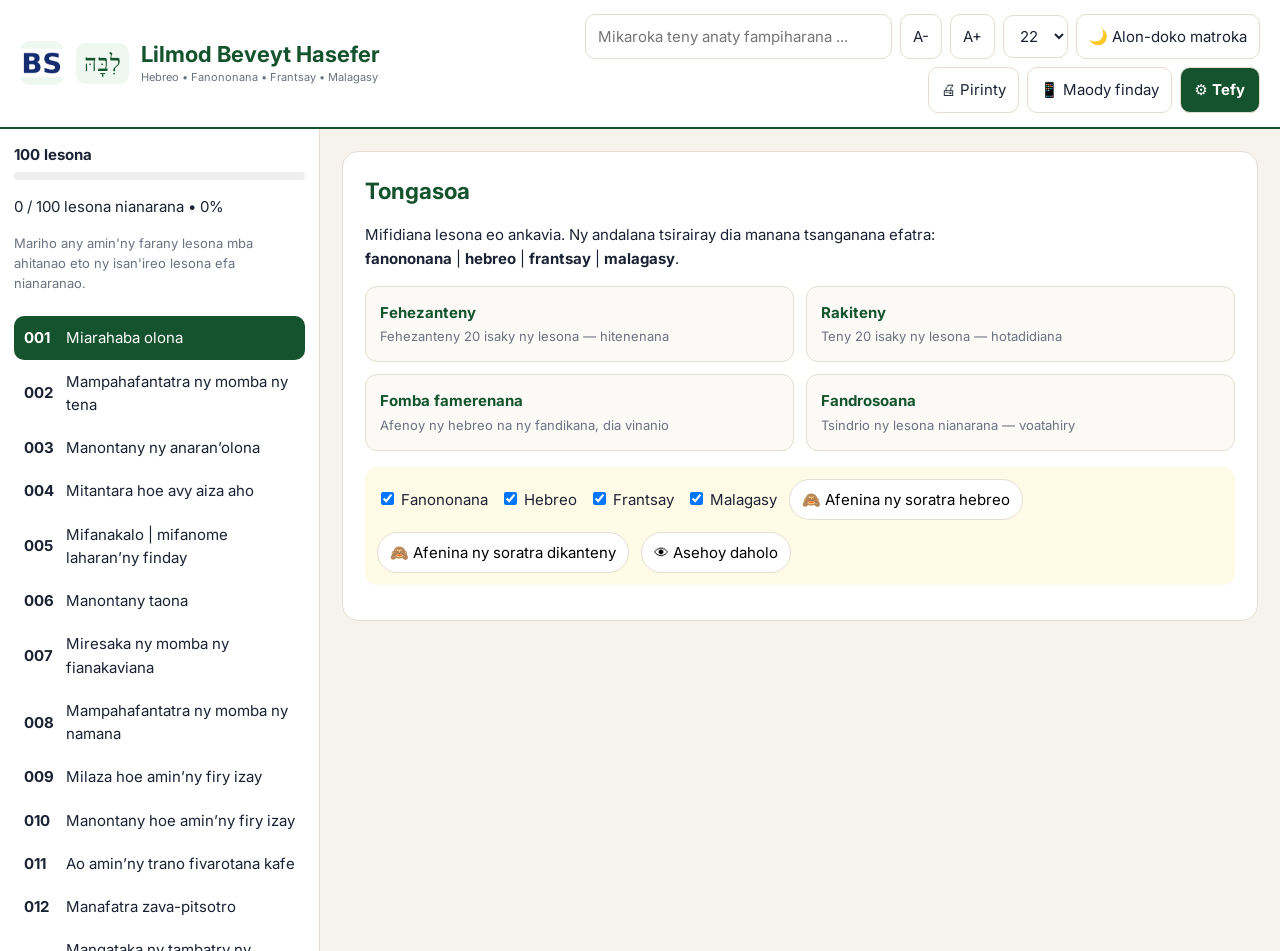
==== index.html @ 1039f3f3 "Update index.html" ====
<!DOCTYPE html>
<html lang="mg"><head><meta charset="UTF-8"><meta name="viewport" content="width=device-width,initial-scale=1">
<title>Lilmod Beveyt Hasefer</title>
<link rel="stylesheet" href="style.css">
<link rel="icon" type="image/png" href="Logo.png">
<link rel="apple-touch-icon" href="Logo.png">
<link rel="manifest" href="manifest.json">
<meta name="theme-color" content="#14532d">
<link rel="preconnect" href="https://fonts.googleapis.com">
<link href="https://fonts.googleapis.com/css2?family=Frank+Ruhl+Libre:wght@400;500;700&family=Inter:wght@400;500;600;700&display=swap" rel="stylesheet">
</head><body>
<!-- SPLASH: miseho mandritra ny chargement, Splash.png no fond -->
<div id="splash" role="status" aria-label="Miandry kely…"><img class="splash-img" src="Splash.png" alt="" onerror="this.remove()"><div class="splash-box"><div class="splash-title">Lilmod Beveyt Hasefer</div><div class="splash-sub">Hebreo • Fanononana • Frantsay • Malagasy</div><div class="splash-loader" aria-hidden="true"></div><p class="splash-wait">Miandry kely…</p></div></div>
<div id="drawerOverlay" class="drawer-overlay"></div><header class="topbar"><button id="menuBtn" class="menu-btn" type="button" aria-label="Sokafy ny lisitry ny lesona" aria-controls="sidebar" aria-expanded="false"><span class="menu-icon" aria-hidden="true">☰</span></button><div class="brand"><img class="logo-img" src="Logo.png" alt="" onerror="this.style.display='none'"><span class="logo">לִבָּהּ</span><div><h1>Lilmod Beveyt Hasefer</h1><p>Hebreo • Fanononana • Frantsay • Malagasy</p></div></div>
<div class="controls"><input id="search" type="search" placeholder="Mikaroka teny anaty fampiharana ..." autocomplete="off"><button id="fontMinus" type="button" title="Hampihena ny soratra">A-</button><button id="fontPlus" type="button" title="Hampitombo ny soratra">A+</button><label class="sr-only" for="fontSize">Haben-tsoratra</label><select id="fontSize"><option value="12">12</option><option value="14">14</option><option value="16">16</option><option value="18">18</option><option value="22" selected>22</option><option value="24" >24</option><option value="26">26</option><option value="28">28</option><option value="36">36</option><option value="48">48</option></select><button id="toggleDark" type="button">🌙 Alon-doko matroka</button><button id="printBtn" type="button">🖨 Pirinty</button><button id="mobileBtn" type="button" title="Manery ny fomba finday na dia amin'ny solosaina aza">📱 Maody finday</button><a id="settingsLink" class="settings-link" href="tefy.html">⚙ Tefy</a></div></header>
<div class="layout"><aside id="sidebar"><div class="side-head"><span id="count"></span><div class="progress"><div id="bar"></div></div><p id="progressTxt"></p><p class="hint">Mariho any amin'ny farany lesona mba ahitanao eto ny isan'ireo lesona efa nianaranao.</p></div><div id="lessonList"></div></aside>
<main id="main"><div id="welcome" class="welcome"><h2>Tongasoa</h2><p>Mifidiana lesona eo ankavia. Ny andalana tsirairay dia manana tsanganana efatra: <br> <b>fanononana</b> | <b>hebreo</b> | <b>frantsay</b> | <b>malagasy</b>.</p>
<div class="cards"><div class="card"><b>Fehezanteny</b><span>Fehezanteny 20 isaky ny lesona — hitenenana</span></div><div class="card"><b>Rakiteny</b><span>Teny 20 isaky ny lesona — hotadidiana</span></div><div class="card"><b>Fomba famerenana</b><span>Afenoy ny hebreo na ny fandikana, dia vinanio</span></div><div class="card"><b>Fandrosoana</b><span>Tsindrio ny lesona nianarana — voatahiry</span></div></div>
<div class="toggles"><label><input type="checkbox" id="colPron" checked> Fanononana</label><label><input type="checkbox" id="colHe" checked> Hebreo</label><label><input type="checkbox" id="colFr" checked> Frantsay</label><label><input type="checkbox" id="colMg" checked> Malagasy</label><button id="hideHe">🙈 Afenina ny soratra hebreo</button><button id="hideTrad">🙈 Afenina ny soratra dikanteny</button><button id="showAll">👁 Asehoy daholo</button></div>
<p class="tip"></p></div><div id="searchResults" class="search-results" hidden></div><div id="lessonView"></div></main></div>
<script src="local-fonts.js"></script>
<script src="script.js"></script></body></html>
---- style.css ----
/* ===== Lilmod A1 — CSS madio ===== */
:root{--bg:#f6f3ec;--ink:#1a2233;--muted:#6b7280;--brand:#14532d;--accent:#b45309;--line:#e5ddd0;--card:#ffffff;--soft:#fbfaf7;--warn:#fffbe6;--hebrew-size:24px;--base-size:15px;--radius:16px;--font-general:Inter,system-ui,sans-serif;--font-hebrew:'Frank Ruhl Libre','Ezra SIL',serif;--he-color:#b45309;--pron-color:#334155;--fr-color:#1a2233;--mg-color:#1a2233;--he-style:normal;--he-weight:400;--pron-style:italic;--pron-weight:400;--fr-style:normal;--fr-weight:400;--mg-style:normal;--mg-weight:400;--he-size:24px;--pron-size:15px;--fr-size:15px;--mg-size:15px;--font-pron:Inter,system-ui,sans-serif;--font-fr:Inter,system-ui,sans-serif;--font-mg:Inter,system-ui,sans-serif}
*{box-sizing:border-box}
html{-webkit-text-size-adjust:100%}
body{margin:0;font-family:var(--font-general);background:var(--bg);color:var(--ink);font-size:var(--base-size);line-height:1.55}
button,input,select{font:inherit}
button{cursor:pointer}
a{color:var(--brand)}
.sr-only{position:absolute;width:1px;height:1px;overflow:hidden;clip:rect(0,0,0,0);white-space:nowrap}
.menu-btn{display:none}
.drawer-overlay{display:none}
.topbar{display:flex;justify-content:space-between;align-items:center;gap:10px;padding:14px 20px;background:var(--card);border-bottom:2px solid var(--brand);position:sticky;top:0;z-index:20;flex-wrap:wrap}
.brand{display:flex;gap:12px;align-items:center;min-width:0;flex:1 1 auto}
.logo{font-family:var(--font-hebrew);font-size:30px;color:var(--brand);background:#eef7f0;padding:4px 12px;border-radius:10px;flex:none}
.brand h1{margin:0;font-size:22px;color:var(--brand);line-height:1.2}
.brand p{margin:2px 0 0;color:var(--muted);font-size:13px}
.controls{display:flex;gap:8px;align-items:center;flex-wrap:wrap;flex:1 1 480px;justify-content:flex-end}
.controls input{padding:10px 12px;border:1px solid var(--line);border-radius:10px;min-width:240px;flex:1 1 240px;background:var(--card);color:inherit}
.controls input:focus,.controls select:focus,.controls button:focus-visible,.tab:focus-visible,.lesson-item:focus-visible,.result-card:focus-visible{outline:3px solid rgba(20,83,45,.35);outline-offset:1px}
.controls select,.controls button{padding:10px 12px;border-radius:10px;border:1px solid var(--line);background:var(--card);color:inherit;min-height:42px}
.controls button:hover,.controls select:hover{border-color:var(--brand)}
.settings-link{display:inline-flex;align-items:center;gap:6px;padding:10px 14px;border-radius:10px;border:1px solid var(--line);background:var(--brand);color:#fff;text-decoration:none;font-weight:700;min-height:42px}
.settings-link:hover{background:#0f3d22}
.layout{display:grid;grid-template-columns:320px minmax(0,1fr);min-height:calc(100vh - 78px);align-items:start}
#sidebar{background:var(--card);border-right:1px solid var(--line);padding:14px;overflow:auto;max-height:calc(100vh - 78px);position:sticky;top:78px}
.side-head{position:sticky;top:-15px;background:var(--card);padding-bottom:10px;z-index:1}
#count{font-weight:700}
.progress{height:8px;background:#eee;border-radius:20px;overflow:hidden;margin-top:6px}
#bar{height:100%;width:0;background:var(--brand);transition:width .3s}
.hint,.tip,.muted{color:var(--muted);font-size:13px}
.lesson-item{width:100%;text-align:left;display:flex;gap:10px;align-items:center;padding:10px;border:0;border-radius:10px;background:transparent;color:inherit}
.lesson-item:hover{background:#eef7f0}
.lesson-item.active{background:var(--brand);color:#fff}
.lesson-item .num{font-weight:700;min-width:32px;flex:none}
#main{padding:22px;max-width:1080px;width:100%;margin:0 auto;min-width:0}
.welcome{background:var(--card);border-radius:var(--radius);padding:22px;border:1px solid var(--line)}
.welcome h2{margin:0 0 8px;color:var(--brand)}
.cards{display:grid;grid-template-columns:1fr 1fr;gap:12px;margin:16px 0}
.card{border:1px solid var(--line);border-radius:12px;padding:14px;background:var(--soft)}
.card b{display:block;color:var(--brand)}
.card span{color:var(--muted);font-size:13px}
.toggles{display:flex;gap:12px;flex-wrap:wrap;align-items:center;background:var(--warn);padding:12px;border-radius:12px}
.toggles label{cursor:pointer}
.toggles button{padding:8px 12px;border-radius:999px;border:1px solid var(--line);background:#fff;cursor:pointer}
.lesson-head{display:flex;justify-content:space-between;gap:12px;flex-wrap:wrap;align-items:end}
.lesson-head h2{margin:0;font-size:28px;color:var(--brand)}
.lesson-head .he-title{font-family:var(--font-hebrew);font-size:30px;color:var(--he-color);direction:rtl;font-style:var(--he-style);font-weight:var(--he-weight)}
.lesson-head .sub{color:var(--muted);margin:4px 0 0}
.tabs{display:flex;gap:8px;margin:16px 0;flex-wrap:wrap}
.tab{padding:10px 16px;border-radius:999px;border:1px solid var(--line);background:var(--card);font-weight:600;color:inherit}
.tab.active{background:var(--brand);color:#fff;border-color:var(--brand)}
.page{background:var(--card);border:1px solid var(--line);border-radius:var(--radius);padding:22px;overflow-x:auto}
.page h3{color:var(--brand);margin:0 0 12px}
table{width:100%;border-collapse:collapse}
th{background:var(--brand);color:#fff;text-align:left;padding:10px}
td{padding:10px;border-bottom:1px solid var(--line);vertical-align:middle}
td.he-cell{font-family:var(--font-hebrew);font-size:var(--he-size);direction:rtl;text-align:right;white-space:nowrap;line-height:1.6;color:var(--he-color);font-style:var(--he-style);font-weight:var(--he-weight)}
td.pron{font-family:var(--font-pron);font-size:var(--pron-size);font-style:var(--pron-style);font-weight:var(--pron-weight);color:var(--pron-color)}
td.col-fr{font-family:var(--font-fr);font-size:var(--fr-size);font-style:var(--fr-style);font-weight:var(--fr-weight);color:var(--fr-color)}
td.col-mg{font-family:var(--font-mg);font-size:var(--mg-size);font-style:var(--mg-style);font-weight:var(--mg-weight);color:var(--mg-color)}
tr:hover td{background:var(--soft)}
.check{display:flex;gap:16px;flex-wrap:wrap;margin-top:18px;background:var(--warn);padding:14px;border-radius:12px;align-items:center}
.nav{display:flex;justify-content:space-between;margin-top:18px;gap:12px}
.nav button{padding:11px 18px;border-radius:999px;border:1px solid var(--line);background:var(--card);font-weight:600;color:inherit}
.search-results{display:flex;flex-direction:column;gap:12px}
.search-results[hidden]{display:none!important}
.search-results-head{background:var(--card);border:1px solid var(--line);border-radius:14px;padding:14px 16px}
.search-results-head h2{margin:0 0 4px;color:var(--brand);font-size:22px}
.search-results-head p{margin:0;color:var(--muted);font-size:14px}
.result-card{background:var(--card);border:1px solid var(--line);border-radius:16px;padding:16px;text-align:center;width:100%}
.result-card:hover{border-color:var(--brand);box-shadow:0 4px 18px rgba(20,83,45,.12)}
.result-card .rc-he{font-family:var(--font-hebrew);font-size:var(--he-size);direction:rtl;color:var(--he-color);line-height:1.6;font-style:var(--he-style);font-weight:var(--he-weight)}
.result-card .rc-pron{font-family:var(--font-pron);font-size:var(--pron-size);font-style:var(--pron-style);font-weight:var(--pron-weight);color:var(--pron-color);margin-top:6px}
.result-card .rc-fr{font-family:var(--font-fr);font-size:var(--fr-size);font-style:var(--fr-style);font-weight:var(--fr-weight);color:var(--fr-color);margin-top:4px}
.result-card .rc-mg{font-family:var(--font-mg);font-size:var(--mg-size);font-style:var(--mg-style);font-weight:var(--mg-weight);color:var(--mg-color);margin-top:4px}
.result-card .rc-meta{margin-top:10px;font-size:13px;color:var(--muted)}
body.dark{--bg:#111827;--ink:#f3f4f6;--muted:#9ca3af;--line:#374151;--card:#1f2937;--soft:#111827;--warn:#1f2937}
.dark .controls input,.dark .controls button,.dark .controls select,.dark .tab,.dark .nav button,.dark .toggles button{background:#1f2937;color:#f3f4f6}
.dark .lesson-item:hover{background:#374151}
body.hide-he .he-col{display:none}
body.hide-trad .fr-col,body.hide-trad .mg-col{display:none}
.tefy-page{max-width:860px;margin:0 auto;padding:22px}
.tefy-top{display:flex;justify-content:space-between;align-items:center;gap:12px;flex-wrap:wrap;margin-bottom:16px}
.tefy-top h1{margin:0;color:var(--brand);font-size:28px}
.tefy-top p{margin:4px 0 0;color:var(--muted)}
.back-link{display:inline-flex;align-items:center;gap:6px;padding:10px 14px;border-radius:10px;border:1px solid var(--line);background:var(--card);color:inherit;text-decoration:none;font-weight:700}
.tefy-card{background:var(--card);border:1px solid var(--line);border-radius:16px;padding:18px;margin-bottom:14px}
.tefy-card h2{margin:0 0 4px;color:var(--brand);font-size:20px}
.tefy-card>p{margin:0 0 14px;color:var(--muted);font-size:14px}
.tefy-grid{display:grid;grid-template-columns:1fr 1fr;gap:12px}
.field label{display:block;font-weight:700;margin-bottom:6px;font-size:14px}
.field input,.field select{width:100%;padding:10px 12px;border:1px solid var(--line);border-radius:10px;background:var(--card);color:inherit;min-height:44px}
.field input[type=color]{padding:4px;height:44px;cursor:pointer}
.field input[type=range]{padding:0}
.field .range-val{font-weight:700;color:var(--brand)}
.seg{display:flex;gap:8px;flex-wrap:wrap}
.seg label{display:inline-flex;align-items:center;gap:6px;padding:9px 14px;border:1px solid var(--line);border-radius:999px;background:var(--card);cursor:pointer;font-weight:600}
.seg label:has(input:checked){background:var(--brand);color:#fff;border-color:var(--brand)}
.seg input{accent-color:var(--brand)}
.tefy-preview{border:1px dashed var(--line);border-radius:14px;padding:16px;text-align:center;background:var(--soft)}
.tefy-preview .pv-he{font-family:var(--font-hebrew);font-size:var(--he-size);direction:rtl;color:var(--he-color);font-style:var(--he-style);font-weight:var(--he-weight);line-height:1.6}
.tefy-preview .pv-pron{font-family:var(--font-pron);font-size:var(--pron-size);font-style:var(--pron-style);font-weight:var(--pron-weight);color:var(--pron-color);margin-top:6px}
.tefy-preview .pv-fr{font-family:var(--font-fr);font-size:var(--fr-size);font-style:var(--fr-style);font-weight:var(--fr-weight);color:var(--fr-color);margin-top:4px}
.tefy-preview .pv-mg{font-family:var(--font-mg);font-size:var(--mg-size);font-style:var(--mg-style);font-weight:var(--mg-weight);color:var(--mg-color);margin-top:4px}
.tefy-actions{position:sticky;bottom:0;display:flex;gap:10px;flex-wrap:wrap;align-items:center;background:var(--card);border:1px solid var(--line);border-radius:14px;padding:12px;margin-top:8px}
.btn-save{flex:1 1 200px;padding:13px 18px;border:0;border-radius:12px;background:var(--brand);color:#fff;font-weight:800;font-size:16px}
.btn-reset{padding:13px 16px;border-radius:12px;border:1px solid var(--line);background:var(--card);color:inherit;font-weight:700}
.save-status{font-weight:700;color:var(--brand);min-height:22px}
.save-status:empty{display:none}
.note{color:var(--muted);font-size:13px}
/* ===== MENU / TIROIR — miankina amin'ny class is-mobile ===== */
body.is-mobile .menu-btn{display:inline-flex;align-items:center;justify-content:center;padding:10px 13px;border-radius:10px;border:1px solid var(--line);background:var(--card);color:inherit;font-weight:700;font-size:19px;flex:none;min-height:44px;min-width:44px}
body.is-mobile.drawer-open .menu-btn{background:var(--brand);color:#fff;border-color:var(--brand)}
body.is-mobile .layout{display:block;min-height:0}
body.is-mobile #sidebar{position:fixed;top:0;left:0;bottom:0;width:min(86vw,340px);max-height:none;z-index:60;transform:translateX(-105%);transition:transform .25s ease;box-shadow:0 0 30px rgba(0,0,0,.3);visibility:hidden}
body.is-mobile.drawer-open #sidebar{transform:translateX(0);visibility:visible}
body.is-mobile.drawer-open .drawer-overlay{display:block;position:fixed;inset:0;background:rgba(0,0,0,.45);z-index:55}
body.is-mobile.drawer-open{overflow:hidden}

@media (max-width:820px){

.topbar{position:sticky;top:0;z-index:30}
.brand{flex:1 1 auto}
.brand h1{font-size:18px}.brand p{font-size:11px}.logo{font-size:24px;padding:2px 8px}
.controls{flex:1 1 100%;justify-content:stretch}
.controls input{flex:1 1 100%;min-width:0;order:-1;font-size:16px;padding:11px 12px}
.controls button,.controls select,.settings-link{flex:1 1 auto;min-height:44px;font-size:14px}
#main{padding:12px}
.lesson-head{text-align:center;justify-content:center;align-items:center}
.lesson-head>div{width:100%}
.lesson-head h2{font-size:22px}
.lesson-head .he-title{font-size:24px}
.tabs{flex-wrap:nowrap;overflow-x:auto;padding-bottom:4px;-webkit-overflow-scrolling:touch}
.tab{white-space:nowrap;padding:9px 13px;font-size:14px;flex:none}
.page{padding:12px;overflow-x:hidden}
.cards{grid-template-columns:1fr 1fr;gap:8px}
.card{padding:10px;font-size:14px}
.toggles{gap:8px;font-size:14px}
.page table,.page thead,.page tbody,.page th,.page td,.page tr{display:block;width:100%}
.page thead{display:none!important}
.page table{border:0}
.page tbody tr{border:1px solid var(--line);border-radius:16px;margin-bottom:12px;padding:14px 12px;background:var(--card);display:flex;flex-direction:column;align-items:center;justify-content:center;text-align:center;gap:2px}
.page tbody tr:hover td{background:transparent}
.page tbody td{border:0;padding:4px 0;text-align:center!important;display:flex;flex-direction:column;align-items:center;justify-content:center}
.page tbody td::before{display:none!important;content:none!important}
.page td.he-cell{white-space:normal;font-size:var(--he-size);text-align:center!important}
.page td.pron{font-size:var(--pron-size)}
.check{flex-direction:column;gap:8px;align-items:stretch}
.nav{position:sticky;bottom:0;background:var(--bg);padding:10px 0;gap:10px;z-index:5}
.nav button{flex:1;padding:12px}
.lesson-item{padding:12px 10px;font-size:15px}
.search-results{gap:10px}
.result-card{padding:16px 12px}
.tefy-page{padding:12px}
.tefy-grid{grid-template-columns:1fr}
.tefy-actions{position:sticky;bottom:0;bottom:env(safe-area-inset-bottom);z-index:50;box-shadow:0 -4px 18px rgba(0,0,0,.12)}
.btn-save{flex:1 1 100%}

}

/* Fomba finday an-tery amin'ny solosaina */
body.mobile-view .topbar{position:sticky;top:0;z-index:30}
body.mobile-view .brand{flex:1 1 auto}
body.mobile-view .brand h1{font-size:18px}.brand p{font-size:11px}.logo{font-size:24px;padding:2px 8px}
body.mobile-view .controls{flex:1 1 100%;justify-content:stretch}
body.mobile-view .controls input{flex:1 1 100%;min-width:0;order:-1;font-size:16px;padding:11px 12px}
body.mobile-view .controls button, body.mobile-view .controls select, body.mobile-view .settings-link{flex:1 1 auto;min-height:44px;font-size:14px}
body.mobile-view #main{padding:12px}
body.mobile-view .lesson-head{text-align:center;justify-content:center;align-items:center}
body.mobile-view .lesson-head>div{width:100%}
body.mobile-view .lesson-head h2{font-size:22px}
body.mobile-view .lesson-head .he-title{font-size:24px}
body.mobile-view .tabs{flex-wrap:nowrap;overflow-x:auto;padding-bottom:4px;-webkit-overflow-scrolling:touch}
body.mobile-view .tab{white-space:nowrap;padding:9px 13px;font-size:14px;flex:none}
body.mobile-view .page{padding:12px;overflow-x:hidden}
body.mobile-view .cards{grid-template-columns:1fr 1fr;gap:8px}
body.mobile-view .card{padding:10px;font-size:14px}
body.mobile-view .toggles{gap:8px;font-size:14px}
body.mobile-view .page table, body.mobile-view .page thead, body.mobile-view .page tbody, body.mobile-view .page th, body.mobile-view .page td, body.mobile-view .page tr{display:block;width:100%}
body.mobile-view .page thead{display:none!important}
body.mobile-view .page table{border:0}
body.mobile-view .page tbody tr{border:1px solid var(--line);border-radius:16px;margin-bottom:12px;padding:14px 12px;background:var(--card);display:flex;flex-direction:column;align-items:center;justify-content:center;text-align:center;gap:2px}
body.mobile-view .page tbody tr:hover td{background:transparent}
body.mobile-view .page tbody td{border:0;padding:4px 0;text-align:center!important;display:flex;flex-direction:column;align-items:center;justify-content:center}
body.mobile-view .page tbody td::before{display:none!important;content:none!important}
body.mobile-view .page td.he-cell{white-space:normal;font-size:var(--he-size);text-align:center!important}
body.mobile-view .page td.pron{font-size:var(--pron-size)}
body.mobile-view .check{flex-direction:column;gap:8px;align-items:stretch}
body.mobile-view .nav{position:sticky;bottom:0;background:var(--bg);padding:10px 0;gap:10px;z-index:5}
body.mobile-view .nav button{flex:1;padding:12px}
body.mobile-view .lesson-item{padding:12px 10px;font-size:15px}
body.mobile-view .search-results{gap:10px}
body.mobile-view .result-card{padding:16px 12px}
body.mobile-view .tefy-page{padding:12px}
body.mobile-view .tefy-grid{grid-template-columns:1fr}
body.mobile-view .tefy-actions{position:sticky;bottom:0;bottom:env(safe-area-inset-bottom);z-index:50;box-shadow:0 -4px 18px rgba(0,0,0,.12)}
body.mobile-view .btn-save{flex:1 1 100%}

@media (max-width:420px){
  .cards{grid-template-columns:1fr}
  .brand p{display:none}
  body.mobile-view .cards{grid-template-columns:1fr}
  body.mobile-view .brand p{display:none}
}
@media print{.topbar,.menu-btn,.layout aside,.tabs,.nav,.controls,.toggles{display:none!important}.layout{display:block}#main{max-width:none}.page{border:0}}

/* Lisitry ny fanehoan-tsoratra voatahiry */
.font-list{display:flex;flex-direction:column;gap:8px;margin-top:4px}
.font-list label{display:flex;align-items:center;gap:10px;padding:10px 12px;border:1px solid var(--line);border-radius:12px;background:var(--card);cursor:pointer;font-weight:600}
.font-list label:has(input:checked){border-color:var(--brand);background:#eef7f0;box-shadow:0 0 0 1px var(--brand) inset}
.dark .font-list label:has(input:checked){background:#1f2937}
.font-list input{accent-color:var(--brand);flex:none}
.font-list .font-sample{font-size:18px}
.font-list .font-sample.he{font-size:22px;direction:rtl}
.font-library{display:flex;flex-direction:column;gap:10px;margin-top:14px}
.font-lib-group{border:1px solid var(--line);border-radius:12px;padding:12px;background:var(--soft)}
.font-lib-group h3{margin:0 0 8px;font-size:15px;color:var(--brand)}
.font-lib-group ul{list-style:none;margin:0;padding:0;display:flex;flex-direction:column;gap:6px}
.font-lib-group li{display:flex;align-items:center;justify-content:space-between;gap:10px;padding:8px 10px;border:1px solid var(--line);border-radius:10px;background:var(--card)}
.font-lib-group .font-sample{font-size:18px}
.font-lib-group .font-sample.he{font-size:22px;direction:rtl}
.btn-del{padding:6px 12px;border-radius:999px;border:1px solid var(--line);background:var(--card);color:inherit;font-weight:700;cursor:pointer}
.btn-del:hover{border-color:#b91c1c;color:#b91c1c}

/* Misafidy fanehoan-tsoratra — pop-up kely eo ambany */
.font-picker{position:relative}
.font-picker-btn{display:flex;align-items:center;gap:10px;width:100%;padding:10px 12px;border:1px solid var(--line);border-radius:10px;background:var(--card);color:inherit;font-weight:600;text-align:left;min-height:44px;cursor:pointer}
.font-picker-btn:hover{border-color:var(--brand)}
.font-picker-btn .font-sample{font-size:18px;flex:none}
.font-picker-btn .font-sample.he{font-size:22px;direction:rtl}
.font-picker-name{flex:1;min-width:0;overflow:hidden;text-overflow:ellipsis;white-space:nowrap}
.font-picker-arrow{flex:none;color:var(--muted)}
.font-popup{position:absolute;left:0;right:0;top:calc(100% + 6px);z-index:40;display:flex;flex-direction:column;gap:4px;max-height:240px;overflow:auto;padding:6px;border:1px solid var(--line);border-radius:12px;background:var(--card);box-shadow:0 12px 30px rgba(0,0,0,.15)}
.font-popup[hidden]{display:none!important}
.font-popup-item{display:flex;align-items:center;gap:10px;width:100%;padding:9px 10px;border:0;border-radius:10px;background:transparent;color:inherit;text-align:left;cursor:pointer;font-weight:600}
.font-popup-item:hover{background:#eef7f0}
.dark .font-popup-item:hover{background:#374151}
.font-popup-item .font-sample{font-size:18px;flex:none}
.font-popup-item .font-sample.he{font-size:22px;direction:rtl}
.font-popup-item b{margin-left:auto;color:var(--brand)}

/* Lisitra tsotra: anaran'ny fanehoan-tsoratra voatahiry fotsiny */
.font-names{list-style:none;margin:10px 0 0;padding:0;display:flex;flex-wrap:wrap;gap:8px}
.font-names li{display:inline-flex;align-items:center;gap:6px;padding:7px 10px;border:1px solid var(--line);border-radius:999px;background:var(--card);font-weight:600}
.font-names .btn-del{padding:0 4px;border:0;background:transparent;color:var(--muted);font-size:16px;line-height:1}
.font-names .btn-del:hover{color:#b91c1c}

/* ===== Tefy amin'ny mobile: popup fanehoan-tsoratra + Save hita foana ===== */
@media (max-width:820px){
  .tefy-page{padding-bottom:110px}
  .font-picker{position:static}
  .font-popup{position:fixed;left:12px;right:12px;top:auto;bottom:calc(92px + env(safe-area-inset-bottom));max-height:46vh;z-index:80}
  .field input,.field select,.seg label,.font-picker-btn{min-height:48px}
  .field input[type=range]{min-height:44px;touch-action:pan-x}
  .field input[type=color]{min-height:48px}
  .seg label{flex:1 1 44%}
  input,select,button{font-size:16px}
}
html{-webkit-tap-highlight-color:transparent}
button,input,select,label{ -webkit-tap-highlight-color:transparent; touch-action:manipulation }

/* ===== SPLASH + LOGO (Logo.png / Splash.png) ===== */
#splash{position:fixed;inset:0;z-index:200;background:#14532d;display:flex;align-items:center;justify-content:center;overflow:hidden;transition:opacity .45s ease,visibility .45s}
#splash.done{opacity:0;visibility:hidden;pointer-events:none}
.splash-img{position:absolute;inset:0;width:100%;height:100%;object-fit:cover}
.splash-box{position:relative;text-align:center;color:#fff;background:rgba(0,0,0,.45);padding:26px 30px;border-radius:18px;max-width:min(88vw,420px)}
.splash-title{font-size:26px;font-weight:800}
.splash-sub{opacity:.9;margin-top:6px;font-size:14px}
.splash-loader{width:44px;height:44px;margin:18px auto 0;border:4px solid rgba(255,255,255,.35);border-top-color:#fff;border-radius:50%;animation:splashspin 1s linear infinite}
@keyframes splashspin{to{transform:rotate(360deg)}}
.splash-wait{margin:10px 0 0;opacity:.9}
.logo-img{width:44px;height:44px;object-fit:contain;border-radius:10px;background:#eef7f0;flex:none}
body.no-welcome #welcome{display:none!important}
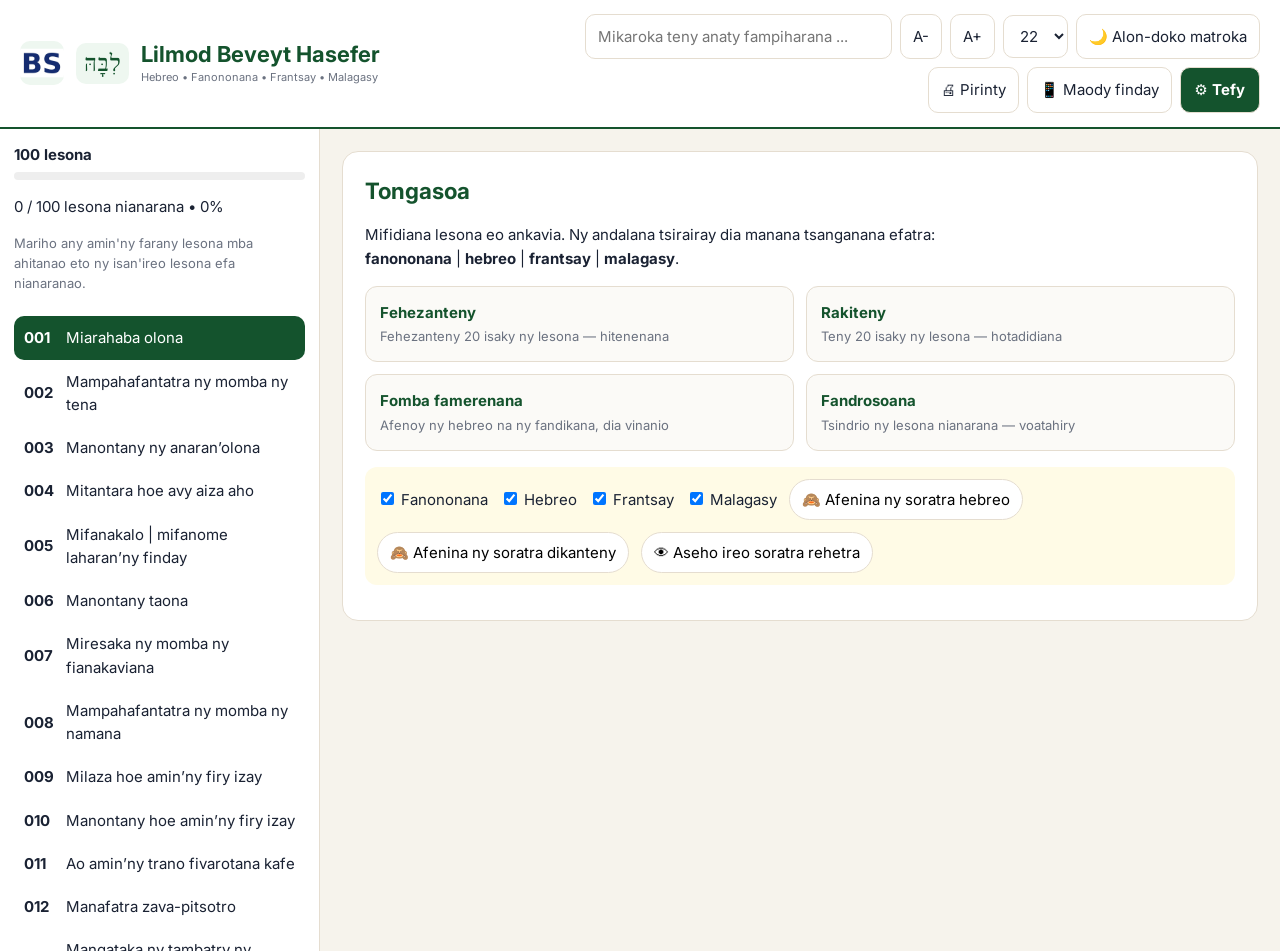
==== commit b5d93dce: "Update index.html" ====
--- a/index.html
+++ b/index.html
@@ -16,7 +16,7 @@
 <div class="layout"><aside id="sidebar"><div class="side-head"><span id="count"></span><div class="progress"><div id="bar"></div></div><p id="progressTxt"></p><p class="hint">Mariho any amin'ny farany lesona mba ahitanao eto ny isan'ireo lesona efa nianaranao.</p></div><div id="lessonList"></div></aside>
 <main id="main"><div id="welcome" class="welcome"><h2>Tongasoa</h2><p>Mifidiana lesona eo ankavia. Ny andalana tsirairay dia manana tsanganana efatra: <br> <b>fanononana</b> | <b>hebreo</b> | <b>frantsay</b> | <b>malagasy</b>.</p>
 <div class="cards"><div class="card"><b>Fehezanteny</b><span>Fehezanteny 20 isaky ny lesona — hitenenana</span></div><div class="card"><b>Rakiteny</b><span>Teny 20 isaky ny lesona — hotadidiana</span></div><div class="card"><b>Fomba famerenana</b><span>Afenoy ny hebreo na ny fandikana, dia vinanio</span></div><div class="card"><b>Fandrosoana</b><span>Tsindrio ny lesona nianarana — voatahiry</span></div></div>
-<div class="toggles"><label><input type="checkbox" id="colPron" checked> Fanononana</label><label><input type="checkbox" id="colHe" checked> Hebreo</label><label><input type="checkbox" id="colFr" checked> Frantsay</label><label><input type="checkbox" id="colMg" checked> Malagasy</label><button id="hideHe">🙈 Afenina ny soratra hebreo</button><button id="hideTrad">🙈 Afenina ny soratra dikanteny</button><button id="showAll">👁 Asehoy daholo</button></div>
+<div class="toggles"><label><input type="checkbox" id="colPron" checked> Fanononana</label><label><input type="checkbox" id="colHe" checked> Hebreo</label><label><input type="checkbox" id="colFr" checked> Frantsay</label><label><input type="checkbox" id="colMg" checked> Malagasy</label><button id="hideHe">🙈 Afenina ny soratra hebreo</button><button id="hideTrad">🙈 Afenina ny soratra dikanteny</button><button id="showAll">👁 Aseho ireo soratra rehetra</button></div>
 <p class="tip"></p></div><div id="searchResults" class="search-results" hidden></div><div id="lessonView"></div></main></div>
 <script src="local-fonts.js"></script>
 <script src="script.js"></script></body></html>
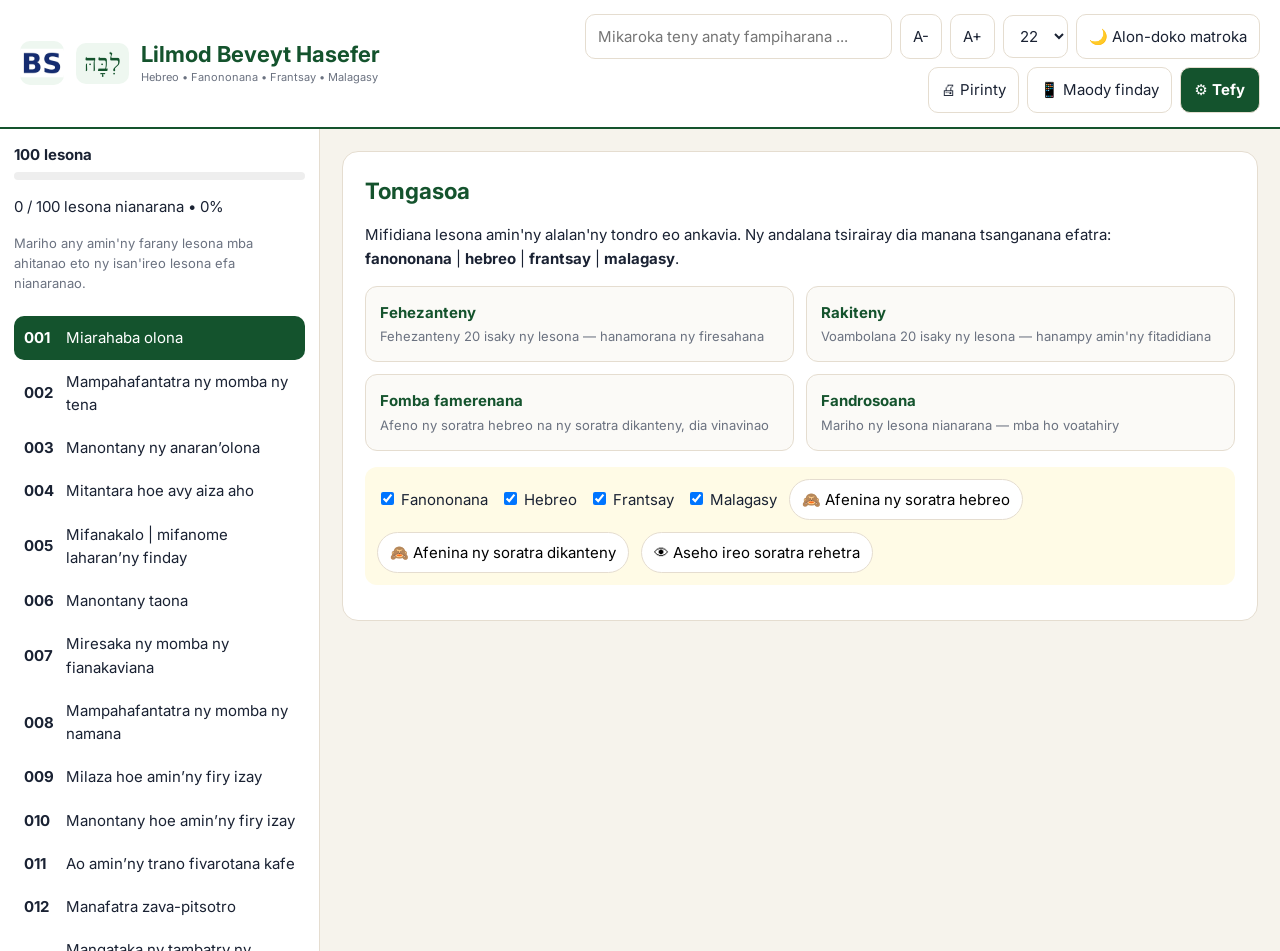
==== commit c793b970: "Update index.html" ====
--- a/index.html
+++ b/index.html
@@ -14,8 +14,8 @@
 <div id="drawerOverlay" class="drawer-overlay"></div><header class="topbar"><button id="menuBtn" class="menu-btn" type="button" aria-label="Sokafy ny lisitry ny lesona" aria-controls="sidebar" aria-expanded="false"><span class="menu-icon" aria-hidden="true">☰</span></button><div class="brand"><img class="logo-img" src="Logo.png" alt="" onerror="this.style.display='none'"><span class="logo">לִבָּהּ</span><div><h1>Lilmod Beveyt Hasefer</h1><p>Hebreo • Fanononana • Frantsay • Malagasy</p></div></div>
 <div class="controls"><input id="search" type="search" placeholder="Mikaroka teny anaty fampiharana ..." autocomplete="off"><button id="fontMinus" type="button" title="Hampihena ny soratra">A-</button><button id="fontPlus" type="button" title="Hampitombo ny soratra">A+</button><label class="sr-only" for="fontSize">Haben-tsoratra</label><select id="fontSize"><option value="12">12</option><option value="14">14</option><option value="16">16</option><option value="18">18</option><option value="22" selected>22</option><option value="24" >24</option><option value="26">26</option><option value="28">28</option><option value="36">36</option><option value="48">48</option></select><button id="toggleDark" type="button">🌙 Alon-doko matroka</button><button id="printBtn" type="button">🖨 Pirinty</button><button id="mobileBtn" type="button" title="Manery ny fomba finday na dia amin'ny solosaina aza">📱 Maody finday</button><a id="settingsLink" class="settings-link" href="tefy.html">⚙ Tefy</a></div></header>
 <div class="layout"><aside id="sidebar"><div class="side-head"><span id="count"></span><div class="progress"><div id="bar"></div></div><p id="progressTxt"></p><p class="hint">Mariho any amin'ny farany lesona mba ahitanao eto ny isan'ireo lesona efa nianaranao.</p></div><div id="lessonList"></div></aside>
-<main id="main"><div id="welcome" class="welcome"><h2>Tongasoa</h2><p>Mifidiana lesona eo ankavia. Ny andalana tsirairay dia manana tsanganana efatra: <br> <b>fanononana</b> | <b>hebreo</b> | <b>frantsay</b> | <b>malagasy</b>.</p>
-<div class="cards"><div class="card"><b>Fehezanteny</b><span>Fehezanteny 20 isaky ny lesona — hitenenana</span></div><div class="card"><b>Rakiteny</b><span>Teny 20 isaky ny lesona — hotadidiana</span></div><div class="card"><b>Fomba famerenana</b><span>Afenoy ny hebreo na ny fandikana, dia vinanio</span></div><div class="card"><b>Fandrosoana</b><span>Tsindrio ny lesona nianarana — voatahiry</span></div></div>
+<main id="main"><div id="welcome" class="welcome"><h2>Tongasoa</h2><p>Mifidiana lesona amin'ny alalan'ny tondro eo ankavia. Ny andalana tsirairay dia manana tsanganana efatra: <br> <b>fanononana</b> | <b>hebreo</b> | <b>frantsay</b> | <b>malagasy</b>.</p>
+<div class="cards"><div class="card"><b>Fehezanteny</b><span>Fehezanteny 20 isaky ny lesona — hanamorana ny firesahana</span></div><div class="card"><b>Rakiteny</b><span>Voambolana 20 isaky ny lesona — hanampy amin'ny fitadidiana</span></div><div class="card"><b>Fomba famerenana</b><span>Afeno ny soratra hebreo na ny soratra dikanteny, dia vinavinao</span></div><div class="card"><b>Fandrosoana</b><span>Mariho ny lesona nianarana — mba ho voatahiry</span></div></div>
 <div class="toggles"><label><input type="checkbox" id="colPron" checked> Fanononana</label><label><input type="checkbox" id="colHe" checked> Hebreo</label><label><input type="checkbox" id="colFr" checked> Frantsay</label><label><input type="checkbox" id="colMg" checked> Malagasy</label><button id="hideHe">🙈 Afenina ny soratra hebreo</button><button id="hideTrad">🙈 Afenina ny soratra dikanteny</button><button id="showAll">👁 Aseho ireo soratra rehetra</button></div>
 <p class="tip"></p></div><div id="searchResults" class="search-results" hidden></div><div id="lessonView"></div></main></div>
 <script src="local-fonts.js"></script>
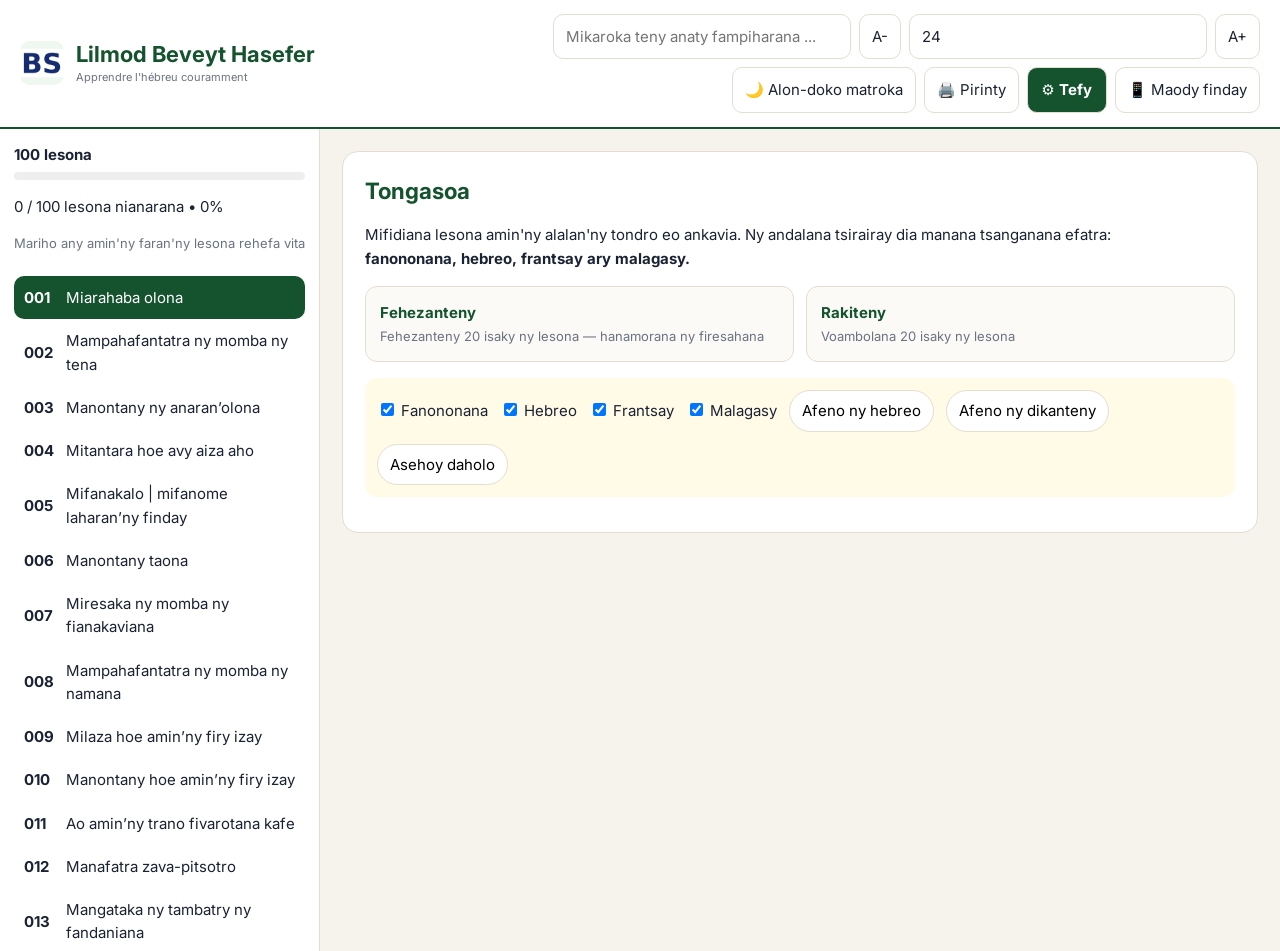
==== commit e65351a4: "Make Hebrew search ignore niqqud and keep full cards" ====
--- a/index.html
+++ b/index.html
@@ -10,13 +10,14 @@
 <link href="https://fonts.googleapis.com/css2?family=Frank+Ruhl+Libre:wght@400;500;700&family=Inter:wght@400;500;600;700&display=swap" rel="stylesheet">
 </head><body>
 <!-- SPLASH: miseho mandritra ny chargement, Splash.png no fond -->
-<div id="splash" role="status" aria-label="Miandry kely…"><img class="splash-img" src="Splash.png" alt="" onerror="this.remove()"><div class="splash-box"><div class="splash-title">Lilmod Beveyt Hasefer</div><div class="splash-sub">Hebreo • Fanononana • Frantsay • Malagasy</div><div class="splash-loader" aria-hidden="true"></div><p class="splash-wait">Miandry kely…</p></div></div>
-<div id="drawerOverlay" class="drawer-overlay"></div><header class="topbar"><button id="menuBtn" class="menu-btn" type="button" aria-label="Sokafy ny lisitry ny lesona" aria-controls="sidebar" aria-expanded="false"><span class="menu-icon" aria-hidden="true">☰</span></button><div class="brand"><img class="logo-img" src="Logo.png" alt="" onerror="this.style.display='none'"><span class="logo">לִבָּהּ</span><div><h1>Lilmod Beveyt Hasefer</h1><p>Hebreo • Fanononana • Frantsay • Malagasy</p></div></div>
-<div class="controls"><input id="search" type="search" placeholder="Mikaroka teny anaty fampiharana ..." autocomplete="off"><button id="fontMinus" type="button" title="Hampihena ny soratra">A-</button><button id="fontPlus" type="button" title="Hampitombo ny soratra">A+</button><label class="sr-only" for="fontSize">Haben-tsoratra</label><select id="fontSize"><option value="12">12</option><option value="14">14</option><option value="16">16</option><option value="18">18</option><option value="22" selected>22</option><option value="24" >24</option><option value="26">26</option><option value="28">28</option><option value="36">36</option><option value="48">48</option></select><button id="toggleDark" type="button">🌙 Alon-doko matroka</button><button id="printBtn" type="button">🖨 Pirinty</button><button id="mobileBtn" type="button" title="Manery ny fomba finday na dia amin'ny solosaina aza">📱 Maody finday</button><a id="settingsLink" class="settings-link" href="tefy.html">⚙ Tefy</a></div></header>
-<div class="layout"><aside id="sidebar"><div class="side-head"><span id="count"></span><div class="progress"><div id="bar"></div></div><p id="progressTxt"></p><p class="hint">Mariho any amin'ny farany lesona mba ahitanao eto ny isan'ireo lesona efa nianaranao.</p></div><div id="lessonList"></div></aside>
-<main id="main"><div id="welcome" class="welcome"><h2>Tongasoa</h2><p>Mifidiana lesona amin'ny alalan'ny tondro eo ankavia. Ny andalana tsirairay dia manana tsanganana efatra: <br> <b>fanononana</b> | <b>hebreo</b> | <b>frantsay</b> | <b>malagasy</b>.</p>
-<div class="cards"><div class="card"><b>Fehezanteny</b><span>Fehezanteny 20 isaky ny lesona — hanamorana ny firesahana</span></div><div class="card"><b>Rakiteny</b><span>Voambolana 20 isaky ny lesona — hanampy amin'ny fitadidiana</span></div><div class="card"><b>Fomba famerenana</b><span>Afeno ny soratra hebreo na ny soratra dikanteny, dia vinavinao</span></div><div class="card"><b>Fandrosoana</b><span>Mariho ny lesona nianarana — mba ho voatahiry</span></div></div>
-<div class="toggles"><label><input type="checkbox" id="colPron" checked> Fanononana</label><label><input type="checkbox" id="colHe" checked> Hebreo</label><label><input type="checkbox" id="colFr" checked> Frantsay</label><label><input type="checkbox" id="colMg" checked> Malagasy</label><button id="hideHe">🙈 Afenina ny soratra hebreo</button><button id="hideTrad">🙈 Afenina ny soratra dikanteny</button><button id="showAll">👁 Aseho ireo soratra rehetra</button></div>
+<div id="splash" role="status" aria-label="Miandry kely…"><img class="splash-img" src="Splash.png" alt="" onerror="this.remove()"><div class="splash-box"><div class="splash-title">Lilmod Beveyt Hasefer</div><div class="splash-sub">Hébreu • Prononciation • Français • Malagasy</div><div class="splash-loader"></div><p class="splash-wait">Miandry kely…</p></div></div>
+<div id="drawerOverlay" class="drawer-overlay"></div><header class="topbar"><button id="menuBtn" class="menu-btn" type="button" aria-label="Sokafy ny lisitry ny lesona" aria-controls="sidebar" aria-expanded="false">☰</button><div class="brand"><img class="logo-img" src="Logo.png" alt=""><div><h1>Lilmod Beveyt Hasefer</h1><p>Apprendre l'hébreu couramment</p></div></div>
+<div class="controls"><input id="search" type="search" placeholder="Mikaroka teny anaty fampiharana ..." autocomplete="off"><button id="fontMinus" type="button" title="Hampihena ny soratra">A-</button><input id="fontSize" type="number" min="12" max="48" value="24" aria-label="Haben'ny soratra hebreo"><button id="fontPlus" type="button" title="Hampitombo ny soratra">A+</button><button id="toggleDark" type="button">🌙 Alon-doko matroka</button><button id="printBtn" type="button">🖨️ Pirinty</button><a class="settings-link" href="tefy.html">⚙️ Tefy</a><button id="mobileBtn" type="button">📱 Maody finday</button></div></header>
+<div class="layout"><aside id="sidebar"><div class="side-head"><span id="count"></span><div class="progress"><div id="bar"></div></div><p id="progressTxt"></p><p class="hint">Mariho any amin'ny faran'ny lesona rehefa vita</p></div><div id="lessonList"></div></aside>
+<main id="main"><div id="welcome" class="welcome"><h2>Tongasoa</h2><p>Mifidiana lesona amin'ny alalan'ny tondro eo ankavia. Ny andalana tsirairay dia manana tsanganana efatra: <br> <b>fanononana, hebreo, frantsay ary malagasy.</b></p>
+<div class="cards"><div class="card"><b>Fehezanteny</b><span>Fehezanteny 20 isaky ny lesona — hanamorana ny firesahana</span></div><div class="card"><b>Rakiteny</b><span>Voambolana 20 isaky ny lesona</span></div></div>
+<div class="toggles"><label><input type="checkbox" id="colPron" checked> Fanononana</label><label><input type="checkbox" id="colHe" checked> Hebreo</label><label><input type="checkbox" id="colFr" checked> Frantsay</label><label><input type="checkbox" id="colMg" checked> Malagasy</label><button id="hideHe" type="button">Afeno ny hebreo</button><button id="hideTrad" type="button">Afeno ny dikanteny</button><button id="showAll" type="button">Asehoy daholo</button></div>
 <p class="tip"></p></div><div id="searchResults" class="search-results" hidden></div><div id="lessonView"></div></main></div>
 <script src="local-fonts.js"></script>
-<script src="script.js"></script></body></html>
+<script src="script.js"></script>
+<script src="search.js"></script></body></html>
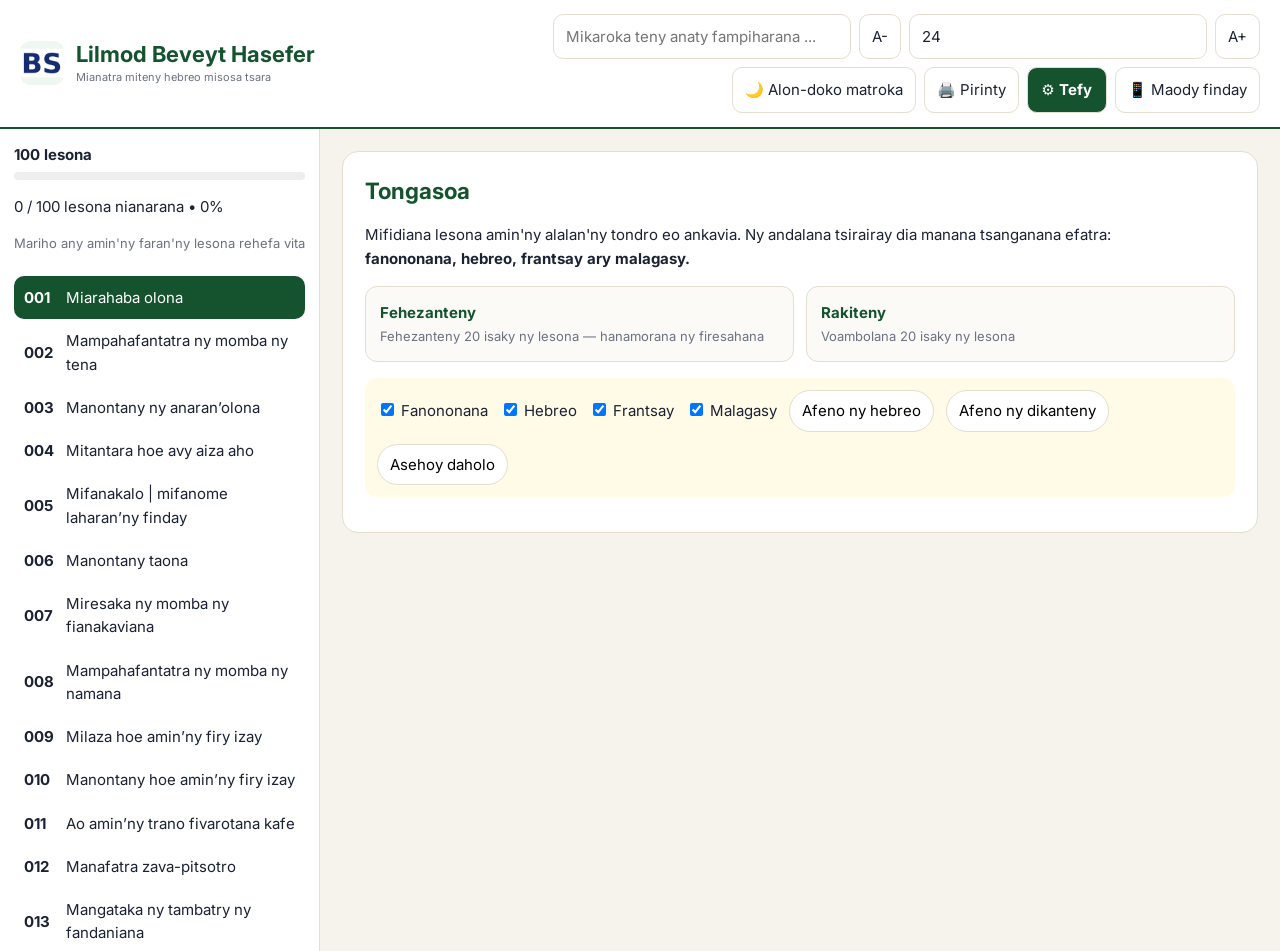
==== commit e64b234b: "Modify splash screen and top bar text Updated the splash screen and top bar text for clarity." ====
--- a/index.html
+++ b/index.html
@@ -11,7 +11,7 @@
 </head><body>
 <!-- SPLASH: miseho mandritra ny chargement, Splash.png no fond -->
 <div id="splash" role="status" aria-label="Miandry kely…"><img class="splash-img" src="Splash.png" alt="" onerror="this.remove()"><div class="splash-box"><div class="splash-title">Lilmod Beveyt Hasefer</div><div class="splash-sub">Hébreu • Prononciation • Français • Malagasy</div><div class="splash-loader"></div><p class="splash-wait">Miandry kely…</p></div></div>
-<div id="drawerOverlay" class="drawer-overlay"></div><header class="topbar"><button id="menuBtn" class="menu-btn" type="button" aria-label="Sokafy ny lisitry ny lesona" aria-controls="sidebar" aria-expanded="false">☰</button><div class="brand"><img class="logo-img" src="Logo.png" alt=""><div><h1>Lilmod Beveyt Hasefer</h1><p>Apprendre l'hébreu couramment</p></div></div>
+<div id="drawerOverlay" class="drawer-overlay"></div><header class="topbar"><button id="menuBtn" class="menu-btn" type="button" aria-label="Sokafy ny lisitry ny lesona" aria-controls="sidebar" aria-expanded="false">☰</button><div class="brand"><img class="logo-img" src="Logo.png" alt=""><div><h1>Lilmod Beveyt Hasefer</h1><p>Mianatra miteny hebreo misosa tsara</p></div></div>
 <div class="controls"><input id="search" type="search" placeholder="Mikaroka teny anaty fampiharana ..." autocomplete="off"><button id="fontMinus" type="button" title="Hampihena ny soratra">A-</button><input id="fontSize" type="number" min="12" max="48" value="24" aria-label="Haben'ny soratra hebreo"><button id="fontPlus" type="button" title="Hampitombo ny soratra">A+</button><button id="toggleDark" type="button">🌙 Alon-doko matroka</button><button id="printBtn" type="button">🖨️ Pirinty</button><a class="settings-link" href="tefy.html">⚙️ Tefy</a><button id="mobileBtn" type="button">📱 Maody finday</button></div></header>
 <div class="layout"><aside id="sidebar"><div class="side-head"><span id="count"></span><div class="progress"><div id="bar"></div></div><p id="progressTxt"></p><p class="hint">Mariho any amin'ny faran'ny lesona rehefa vita</p></div><div id="lessonList"></div></aside>
 <main id="main"><div id="welcome" class="welcome"><h2>Tongasoa</h2><p>Mifidiana lesona amin'ny alalan'ny tondro eo ankavia. Ny andalana tsirairay dia manana tsanganana efatra: <br> <b>fanononana, hebreo, frantsay ary malagasy.</b></p>
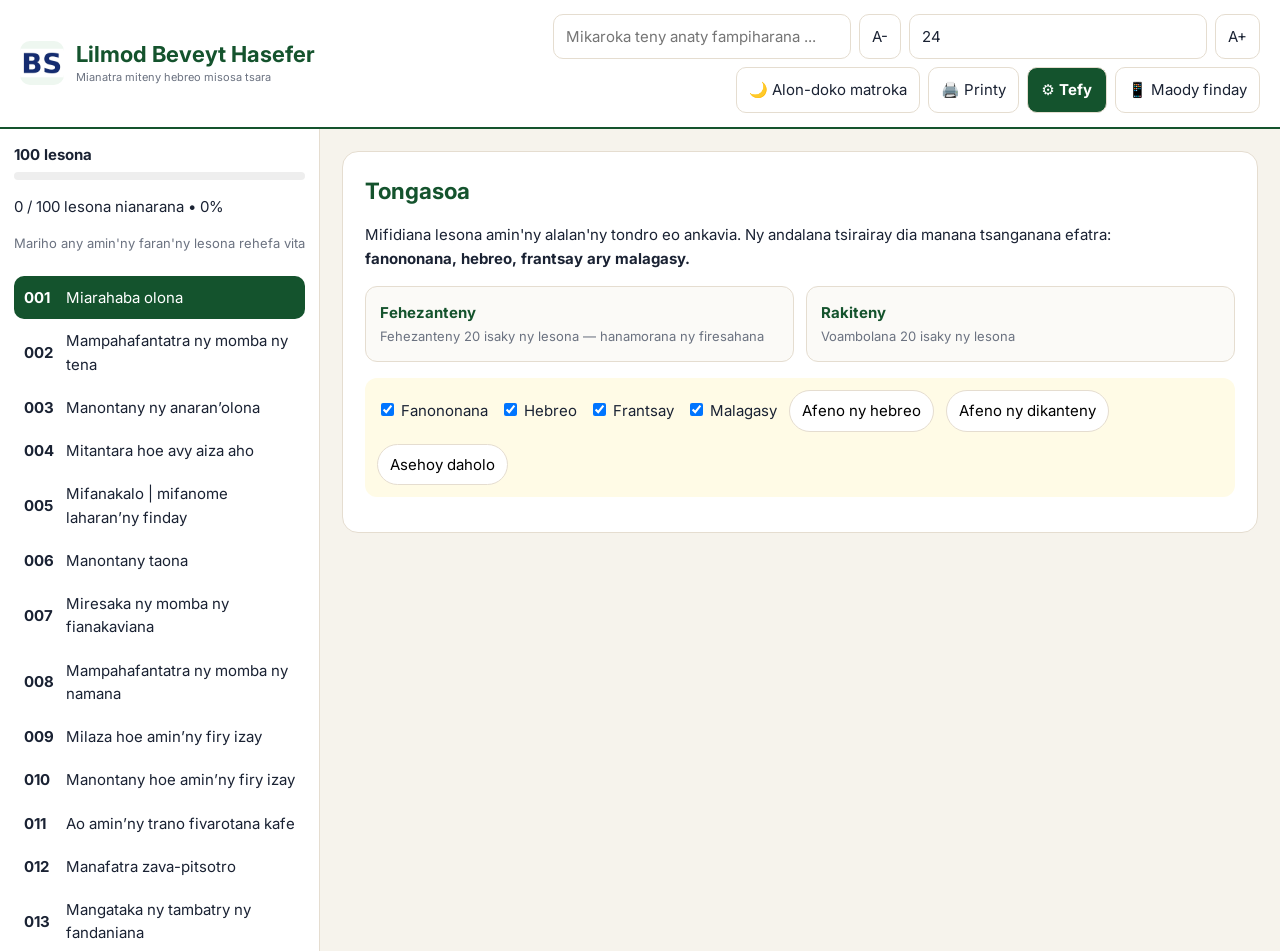
==== commit 86867347: "Update index.html" ====
--- a/index.html
+++ b/index.html
@@ -12,12 +12,12 @@
 <!-- SPLASH: miseho mandritra ny chargement, Splash.png no fond -->
 <div id="splash" role="status" aria-label="Miandry kely…"><img class="splash-img" src="Splash.png" alt="" onerror="this.remove()"><div class="splash-box"><div class="splash-title">Lilmod Beveyt Hasefer</div><div class="splash-sub">Hébreu • Prononciation • Français • Malagasy</div><div class="splash-loader"></div><p class="splash-wait">Miandry kely…</p></div></div>
 <div id="drawerOverlay" class="drawer-overlay"></div><header class="topbar"><button id="menuBtn" class="menu-btn" type="button" aria-label="Sokafy ny lisitry ny lesona" aria-controls="sidebar" aria-expanded="false">☰</button><div class="brand"><img class="logo-img" src="Logo.png" alt=""><div><h1>Lilmod Beveyt Hasefer</h1><p>Mianatra miteny hebreo misosa tsara</p></div></div>
-<div class="controls"><input id="search" type="search" placeholder="Mikaroka teny anaty fampiharana ..." autocomplete="off"><button id="fontMinus" type="button" title="Hampihena ny soratra">A-</button><input id="fontSize" type="number" min="12" max="48" value="24" aria-label="Haben'ny soratra hebreo"><button id="fontPlus" type="button" title="Hampitombo ny soratra">A+</button><button id="toggleDark" type="button">🌙 Alon-doko matroka</button><button id="printBtn" type="button">🖨️ Pirinty</button><a class="settings-link" href="tefy.html">⚙️ Tefy</a><button id="mobileBtn" type="button">📱 Maody finday</button></div></header>
+<div class="controls"><input id="search" type="search" placeholder="Mikaroka teny anaty fampiharana ..." autocomplete="off"><button id="fontMinus" type="button" title="Hampihena ny soratra">A-</button><input id="fontSize" type="number" min="12" max="48" value="24" aria-label="Haben'ny soratra hebreo"><button id="fontPlus" type="button" title="Hampitombo ny soratra">A+</button><button id="toggleDark" type="button">🌙 Alon-doko matroka</button><button id="printBtn" type="button">🖨️ Printy</button><a class="settings-link" href="tefy.html">⚙️ Tefy</a><button id="mobileBtn" type="button">📱 Maody finday</button></div></header>
 <div class="layout"><aside id="sidebar"><div class="side-head"><span id="count"></span><div class="progress"><div id="bar"></div></div><p id="progressTxt"></p><p class="hint">Mariho any amin'ny faran'ny lesona rehefa vita</p></div><div id="lessonList"></div></aside>
 <main id="main"><div id="welcome" class="welcome"><h2>Tongasoa</h2><p>Mifidiana lesona amin'ny alalan'ny tondro eo ankavia. Ny andalana tsirairay dia manana tsanganana efatra: <br> <b>fanononana, hebreo, frantsay ary malagasy.</b></p>
 <div class="cards"><div class="card"><b>Fehezanteny</b><span>Fehezanteny 20 isaky ny lesona — hanamorana ny firesahana</span></div><div class="card"><b>Rakiteny</b><span>Voambolana 20 isaky ny lesona</span></div></div>
 <div class="toggles"><label><input type="checkbox" id="colPron" checked> Fanononana</label><label><input type="checkbox" id="colHe" checked> Hebreo</label><label><input type="checkbox" id="colFr" checked> Frantsay</label><label><input type="checkbox" id="colMg" checked> Malagasy</label><button id="hideHe" type="button">Afeno ny hebreo</button><button id="hideTrad" type="button">Afeno ny dikanteny</button><button id="showAll" type="button">Asehoy daholo</button></div>
-<p class="tip"></p></div><div id="searchResults" class="search-results" hidden></div><div id="lessonView"></div></main></div>
+<p class="tip"></p></div><div id="searchResults" class="search-results" hidden>Tsindrio ny karatra raha handeha hijery ny lesona manontolo ahitana azy.</div><div id="lessonView"></div></main></div>
 <script src="local-fonts.js"></script>
 <script src="script.js"></script>
 <script src="search.js"></script></body></html>
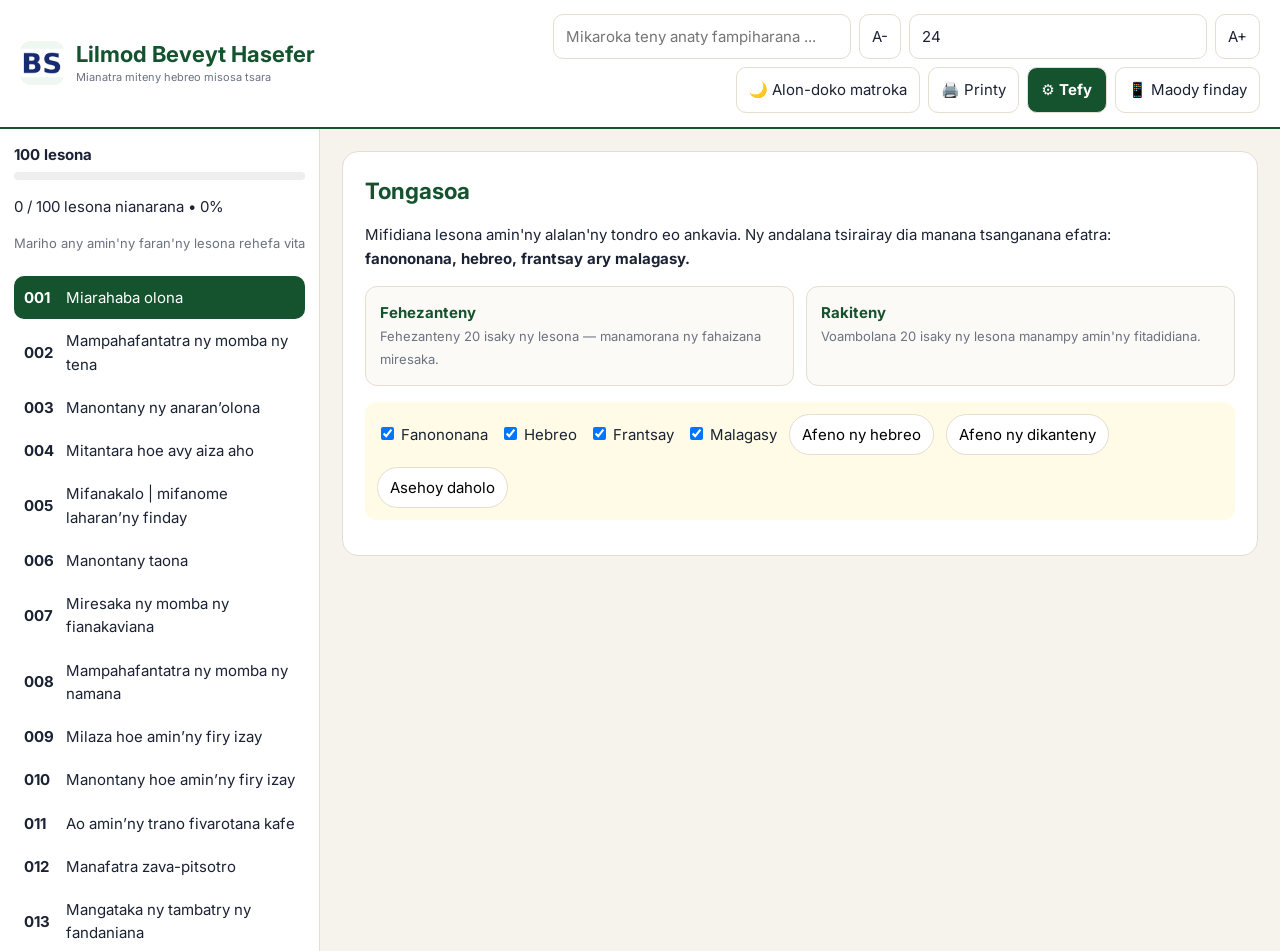
==== commit e9cd85f8: "Update lesson cards and descriptions in index.html" ====
--- a/index.html
+++ b/index.html
@@ -15,9 +15,9 @@
 <div class="controls"><input id="search" type="search" placeholder="Mikaroka teny anaty fampiharana ..." autocomplete="off"><button id="fontMinus" type="button" title="Hampihena ny soratra">A-</button><input id="fontSize" type="number" min="12" max="48" value="24" aria-label="Haben'ny soratra hebreo"><button id="fontPlus" type="button" title="Hampitombo ny soratra">A+</button><button id="toggleDark" type="button">🌙 Alon-doko matroka</button><button id="printBtn" type="button">🖨️ Printy</button><a class="settings-link" href="tefy.html">⚙️ Tefy</a><button id="mobileBtn" type="button">📱 Maody finday</button></div></header>
 <div class="layout"><aside id="sidebar"><div class="side-head"><span id="count"></span><div class="progress"><div id="bar"></div></div><p id="progressTxt"></p><p class="hint">Mariho any amin'ny faran'ny lesona rehefa vita</p></div><div id="lessonList"></div></aside>
 <main id="main"><div id="welcome" class="welcome"><h2>Tongasoa</h2><p>Mifidiana lesona amin'ny alalan'ny tondro eo ankavia. Ny andalana tsirairay dia manana tsanganana efatra: <br> <b>fanononana, hebreo, frantsay ary malagasy.</b></p>
-<div class="cards"><div class="card"><b>Fehezanteny</b><span>Fehezanteny 20 isaky ny lesona — hanamorana ny firesahana</span></div><div class="card"><b>Rakiteny</b><span>Voambolana 20 isaky ny lesona</span></div></div>
+<div class="cards"><div class="card"><b>Fehezanteny</b><span>Fehezanteny 20 isaky ny lesona — manamorana ny fahaizana miresaka.</span></div><div class="card"><b>Rakiteny</b><span>Voambolana 20 isaky ny lesona manampy amin'ny fitadidiana.</span></div></div>
 <div class="toggles"><label><input type="checkbox" id="colPron" checked> Fanononana</label><label><input type="checkbox" id="colHe" checked> Hebreo</label><label><input type="checkbox" id="colFr" checked> Frantsay</label><label><input type="checkbox" id="colMg" checked> Malagasy</label><button id="hideHe" type="button">Afeno ny hebreo</button><button id="hideTrad" type="button">Afeno ny dikanteny</button><button id="showAll" type="button">Asehoy daholo</button></div>
-<p class="tip"></p></div><div id="searchResults" class="search-results" hidden>Tsindrio ny karatra raha handeha hijery ny lesona manontolo ahitana azy.</div><div id="lessonView"></div></main></div>
+<p class="tip"></p></div><div id="searchResults" class="search-results" hidden></div><div id="lessonView"></div></main></div>
 <script src="local-fonts.js"></script>
 <script src="script.js"></script>
 <script src="search.js"></script></body></html>
